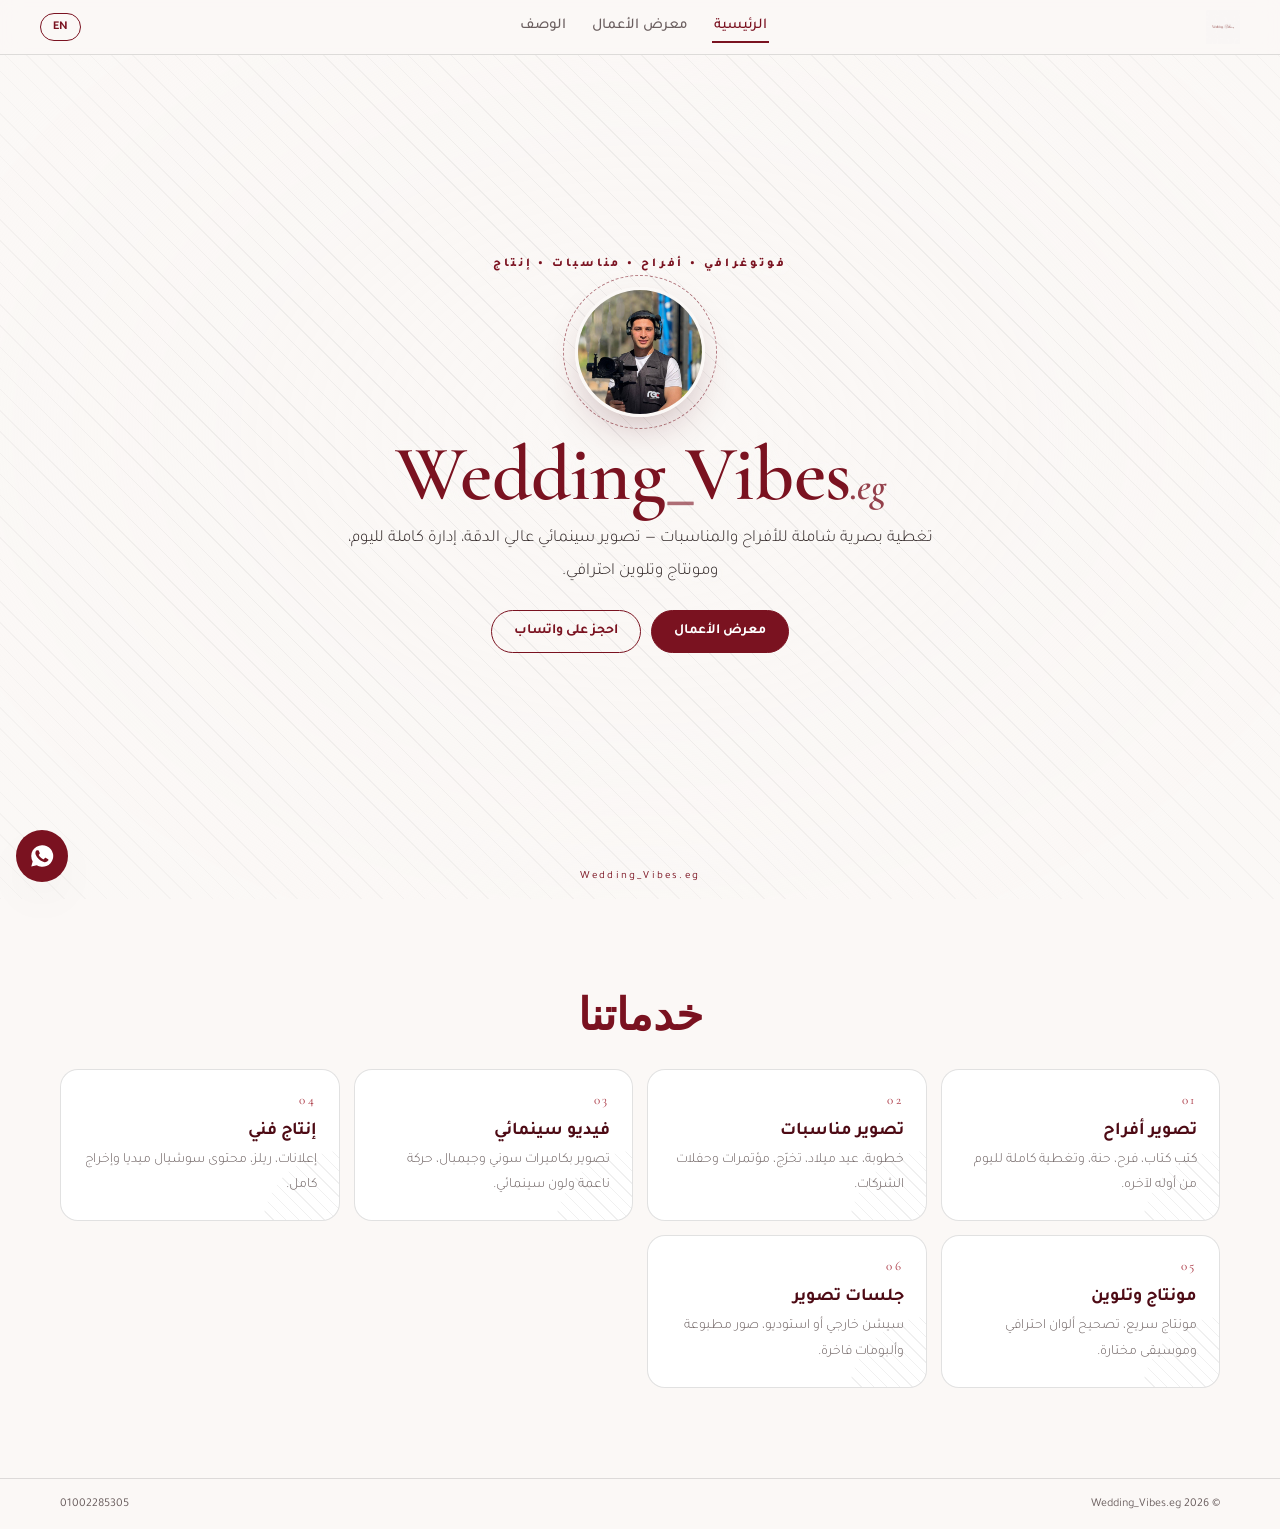
==== index.html @ cdb7e601 "Update index.html" ====
<!DOCTYPE html>
<html lang="ar" dir="rtl">
<head>
<meta charset="utf-8" />
<meta name="viewport" content="width=device-width, initial-scale=1, viewport-fit=cover" />
<title>Wedding_Vibes.eg | تصوير أفراح ومناسبات وإنتاج</title>
<meta name="description" content="Wedding_Vibes.eg — تصوير فوتوغرافي وفيديو للأفراح والمناسبات، إنتاج وموشن، حجز سريع عبر واتساب." />

<!-- Open Graph Meta Tags -->
<meta property="og:title" content="Wedding_Vibes.eg | تصوير أفراح ومناسبات وإنتاج" />
<meta property="og:description" content="تصوير فوتوغرافي وفيديو سينمائي للأفراح والمناسبات، إدارة كاملة وتغطية احترافية." />
<meta property="og:image" content="https://wedding-vibes.eg/assets/logo.jpg" />
<meta property="og:url" content="https://wedding-vibes.eg/" />
<meta property="og:type" content="website" />

<!-- Twitter Meta Tags -->
<meta name="twitter:card" content="summary_large_image" />
<meta name="twitter:title" content="Wedding_Vibes.eg | تصوير أفراح ومناسبات" />
<meta name="twitter:description" content="تصوير فوتوغرافي وفيديو سينمائي للأفراح والمناسبات والإنتاج الفني." />
<meta name="twitter:image" content="https://wedding-vibes.eg/logo.jpg" />

<link rel="preconnect" href="https://fonts.googleapis.com" />
<link rel="preconnect" href="https://fonts.gstatic.com" crossorigin />
<link href="https://fonts.googleapis.com/css2?family=Cormorant+Garamond:ital,wght@0,400;0,600;1,400&family=Tajawal:wght@300;500;800&display=swap" rel="stylesheet" />
<link rel="stylesheet" href="styles.css" />
</head>
<body>

<!-- INTRO ZOOM -->

<header class="nav">
  <a class="brand" href="#/" data-nav="/">
    <img src="assets/logo.jpg" alt="Wedding_Vibes.eg" />
  </a>
  <nav class="links">
    <a href="#/" data-nav="/" data-i18n="nav_home">الرئيسية</a>
    <a href="#/work" data-nav="/work" data-i18n="nav_work">معرض الأعمال</a>
    <a href="#/about" data-nav="/about" data-i18n="nav_about">  الوصف</a>
  </nav>
  <button id="langBtn" class="lang">EN</button>
</header>

<!-- HOME -->
<main id="page-home" class="page">
  <section class="hero">
    <video class="hero-bg" id="heroVideo" autoplay muted loop playsinline preload="auto"
      src="assets/IMG_2600.MOV"></video>
    <div class="hero-veil"></div>
    <div class="hero-inner">
      <p class="kicker" data-i18n="kicker">فوتوغرافي • أفراح • مناسبات • إنتاج</p>
      <div class="portrait-wrap">
        <div class="portrait-ring"></div>
        <img class="portrait" src="assets/photographer.jpg" alt="المصور" />
      </div>
      <h1 class="title">Wedding<span>_</span>Vibes<em>.eg</em></h1>
<p class="lede" data-i18n="lede">تغطية بصرية شاملة للأفراح والمناسبات — تصوير سينمائي عالي الدقة، إدارة كاملة لليوم، ومونتاج وتلوين احترافي.</p>      <div class="cta-row">
        <a class="btn primary" href="#/work" data-nav="/work" data-i18n="cta_work">معرض الأعمال</a>
        <a class="btn ghost" id="waTop" href="https://wa.me/201002285305" target="_blank" rel="noopener" data-i18n="cta_book">احجز على واتساب</a>
      </div>
    </div>
    <div class="scroll-hint" data-i18n="scroll"> Wedding_Vibes.eg</div>
  </section>

  <section class="services">
    <h2 class="sec-title" data-i18n="services_title">خدماتنا</h2>
    <div class="grid-3">
      <article class="card"><span class="num">01</span><h3 data-i18n="s1">تصوير أفراح</h3><p data-i18n="s1d">كتب كتاب، فرح، حنة، وتغطية كاملة لليوم من أوله لآخره.</p></article>
      <article class="card"><span class="num">02</span><h3 data-i18n="s2">تصوير مناسبات</h3><p data-i18n="s2d">خطوبة، عيد ميلاد، تخرّج، مؤتمرات وحفلات الشركات.</p></article>
      <article class="card"><span class="num">03</span><h3 data-i18n="s3">فيديو سينمائي</h3><p data-i18n="s3d">تصوير بكاميرات سوني وجيمبال، حركة ناعمة ولون سينمائي.</p></article>
      <article class="card"><span class="num">04</span><h3 data-i18n="s4">إنتاج فني</h3><p data-i18n="s4d">إعلانات، ريلز، محتوى سوشيال ميديا وإخراج كامل.</p></article>
      <article class="card"><span class="num">05</span><h3 data-i18n="s5">مونتاج وتلوين</h3><p data-i18n="s5d">مونتاج سريع، تصحيح ألوان احترافي وموسيقى مختارة.</p></article>
      <article class="card"><span class="num">06</span><h3 data-i18n="s6">جلسات تصوير</h3><p data-i18n="s6d">سيشن خارجي أو استوديو، صور مطبوعة وألبومات فاخرة.</p></article>
    </div>
  </section>
</main>

<!-- WORK -->
<main id="page-work" class="page">
  <section class="head-band">
    <h2 data-i18n="work_title">معرض الأعمال</h2>
    <p data-i18n="work_sub">مختارات من الفيديوهات والصور</p>
  </section>
  <div class="filters">
    <button class="chip active" data-filter="all" data-i18n="f_all">الكل</button>
    <button class="chip" data-filter="video" data-i18n="f_video">فيديو</button>
    <button class="chip" data-filter="photo" data-i18n="f_photo">صور</button>
  </div>
  <div class="masonry" id="gallery"></div>
</main>

<!-- ABOUT + BOOKING -->
<main id="page-about" class="page">
  <section class="about">
    <div class="about-photo">
      <img src="assets/shot1.jpg" alt="المصور أثناء العمل" />
    </div>
    <div class="about-text">
      <h2 data-i18n="about_title"> اسلام احمد</h2>
<p data-i18n="about_p1">مصور فوتوغرافي وفيديوغرافي متخصص في تغطية الأفراح، الحفلات، والمناسبات الكبرى والإنتاج الفني. خبرة عملية في إدارة تغطية اليوم بالكامل باستخدام كاميرات سينمائية متطورة ومعدات حركة (Gimbal) لضمان ثبات ونقاء اللقطات، مع خط إنتاج شامل يشمل المونتاج المتقدم وتصحيح الألوان (Color Grading).</p>
<p data-i18n="about_p2">نعتمد على الدقة الهندسية في اختيار الزوايا، التحكم الكامل في الإضاءة، والتعامل الاحترافي مع كل تفاصيل الحدث لضمان تسليم مادة بصرية واضحة، متسقة، وبأعلى معايير الجودة التقنية.</p>      <ul class="stats">
        <li><b>+200</b><span data-i18n="st1">مناسبة</span></li>
        <li><b>+5</b><span data-i18n="st2">سنوات خبرة</span></li>
        <li><b>4K</b><span data-i18n="st3">جودة تصوير</span></li>
      </ul>
    </div>
  </section>

  <!-- INTERACTIVE CAMERA -->
  <section class="cam-zone">
    <h2 class="sec-title" data-i18n="cam_title"> Wedding_Vibes.eg</h2>
    <p class="cam-hint" data-i18n="cam_hint"></p>
    <div class="cam-stage" id="camStage">
      <div class="cam" id="cam">
        <img class="cam-photo" src="assets/camera.png" alt="HD camera" draggable="false" />
        <span class="cam-flash"></span>
      </div>
      <div class="flash-overlay" id="flashOverlay"></div>
      <div class="shot-toast" id="shotToast" data-i18n="shot">   Wedding_Vibes.eg</div>
    </div>
  </section>

  <section class="booking">
    <h2 class="sec-title" data-i18n="book_title">احجز مناسبتك</h2>
    <div class="book-grid">
      <form id="bookForm" class="book-form">
        <label><span data-i18n="lb_name">الاسم</span><input name="name" required /></label>
        <label><span data-i18n="lb_type">نوع المناسبة</span>
          <select name="type">
            <option data-i18n="op1">فرح</option>
            <option data-i18n="op2">خطوبة</option>
            <option data-i18n="op3">كتب كتاب</option>
            <option data-i18n="op4">عيد ميلاد</option>
            <option data-i18n="op5">جلسة تصوير</option>
            <option data-i18n="op6">إنتاج / إعلان</option>
          </select>
        </label>
        <label><span data-i18n="lb_date">التاريخ</span><input name="date" type="date" required /></label>
        <label><span data-i18n="lb_place">المكان</span><input name="place" /></label>
        <label class="full"><span data-i18n="lb_notes">تفاصيل إضافية</span><textarea name="notes" rows="3"></textarea></label>
        <button class="btn primary full" type="submit" data-i18n="send_wa">إرسال الحجز على واتساب</button>
      </form>
      <aside class="contact-card">
        <h3 data-i18n="contact">تواصل معنا</h3>
        <a class="row" href="tel:+201002285305">📞 <b dir="ltr">0100 228 5305</b></a>
        <a class="row" href="https://wa.me/201002285305" target="_blank" rel="noopener">💬 <b>WhatsApp</b></a>
        <div class="socials">
          <a href="https://instagram.com/wedding_vibes.eg" target="_blank" rel="noopener">Instagram</a>
          <a href="https://tiktok.com/@wedding_vibes.eg" target="_blank" rel="noopener">TikTok</a>
          <a href="https://facebook.com/wedding_vibes.eg" target="_blank" rel="noopener">Facebook</a>
        </div>
        <div class="qr">
          <img src="qr.png" alt="QR" />
          <span data-i18n="qr_t">امسح الكود للموقع</span>
        </div>
      </aside>
    </div>
  </section>
</main>

<footer class="foot">
  <span>© <span id="yr"></span> Wedding_Vibes.eg</span>
  <a href="https://wa.me/201002285305" target="_blank" rel="noopener" dir="ltr">01002285305</a>
</footer>

<a class="wa-float" href="https://wa.me/201002285305" target="_blank" rel="noopener" aria-label="WhatsApp">
  <svg viewBox="0 0 24 24" width="26" height="26" fill="currentColor"><path d="M12 2a10 10 0 0 0-8.6 15l-1.3 4.8 5-1.3A10 10 0 1 0 12 2Zm5.5 14.2c-.2.7-1.3 1.3-1.9 1.4-.5.1-1.1.1-1.8-.1-.4-.1-1-.3-1.7-.6-3-1.3-4.9-4.3-5-4.5-.2-.2-1.2-1.6-1.2-3s.7-2.1 1-2.4c.2-.3.6-.4.8-.4h.6c.2 0 .4 0 .7.5l.9 2.1c.1.2.1.4 0 .6l-.4.6-.3.3c-.1.2-.3.3-.1.6.2.3.8 1.3 1.7 2.1 1.2 1 2.1 1.4 2.4 1.5.3.1.4.1.6-.1l.9-1c.2-.2.4-.2.6-.1l2 1c.3.1.5.2.5.3.1.2.1.7-.1 1.4Z"/></svg>
</a>

<script src="script.js"></script>
</body>
</html>
---- styles.css ----
:root{
  --wine:#7a1220;
  --wine-deep:#4d0a14;
  --wine-soft:#a8323f;
  --ink:#0d0d0d;
  --paper:#fbf8f6;
  --paper-2:#f2ece8;
  --muted:#6b5f5f;
  --line:rgba(13,13,13,.12);
  --shadow:0 18px 50px -20px rgba(77,10,20,.45);
  --serif:"Cormorant Garamond",Georgia,serif;
  --sans:"Tajawal",system-ui,-apple-system,sans-serif;
}
*{box-sizing:border-box}
html,body{margin:0;padding:0}
body{
  background:var(--paper);color:var(--ink);font-family:var(--sans);
  overflow-x:hidden;-webkit-font-smoothing:antialiased;
}
img,video{max-width:100%;display:block}
a{color:inherit;text-decoration:none}

/* ---------- black patterns ---------- */
.pattern-layer{
  position:fixed;inset:0;pointer-events:none;z-index:0;opacity:.075;
  background-image:
    repeating-linear-gradient(45deg,#000 0 1px,transparent 1px 14px),
    radial-gradient(circle at 20% 30%,#000 1.2px,transparent 1.3px),
    radial-gradient(circle at 70% 80%,#000 1.2px,transparent 1.3px);
  background-size:auto,26px 26px,34px 34px;
}

/* ---------- nav ---------- */
.nav{
  position:sticky;top:0;z-index:40;display:grid;
  grid-template-columns:auto 1fr auto;align-items:center;gap:12px;
  padding:10px clamp(12px,4vw,40px);
  background:color-mix(in oklab,var(--paper) 88%,transparent);
  backdrop-filter:blur(10px);border-bottom:1px solid var(--line);
}
.brand img{height:34px;width:auto;mix-blend-mode:multiply}
.links{display:flex;gap:clamp(8px,2vw,22px);justify-content:center;flex-wrap:nowrap;min-width:0}
.links a{font-size:clamp(12px,3.2vw,15px);font-weight:500;color:var(--muted);white-space:nowrap;padding:6px 2px;border-bottom:2px solid transparent}
.links a.active{color:var(--wine);border-color:var(--wine)}
.lang{
  border:1px solid var(--wine);color:var(--wine);background:transparent;
  border-radius:999px;padding:6px 12px;font-family:var(--sans);font-weight:700;
  font-size:12px;cursor:pointer;flex-shrink:0
}

/* ---------- pages ---------- */
.page{display:none;position:relative;z-index:1}
.page.active{display:block;animation:fadeUp .5s both}
@keyframes fadeUp{from{opacity:0;transform:translateY(14px)}to{opacity:1;transform:none}}

/* ---------- hero ---------- */
.hero{position:relative;min-height:calc(100svh - 56px);display:grid;place-items:center;overflow:hidden;isolation:isolate}
.hero-bg{position:absolute;inset:0;width:100%;height:100%;object-fit:cover;z-index:-2;filter:contrast(1.08) saturate(1.05) brightness(1.02)}
.hero-veil{position:absolute;inset:0;z-index:-1;
  background:
    radial-gradient(ellipse at 50% 45%,rgba(251,248,246,0) 0%,rgba(251,248,246,.10) 45%,rgba(251,248,246,.55) 85%),
    repeating-linear-gradient(45deg,rgba(0,0,0,.05) 0 1px,transparent 1px 15px);
}
.hero-inner{text-align:center;padding:26px 18px 70px;max-width:820px}
.kicker{letter-spacing:.24em;font-size:clamp(9px,2.6vw,12px);color:var(--wine);font-weight:800;margin:0 0 16px}
.portrait-wrap{
  position: relative;
  width: 130px;
  margin: 0 auto 18px;
}
.portrait{
  width:100%;aspect-ratio:1/1;object-fit:cover;object-position:50% 22%;border-radius:50%;
  border:3px solid var(--paper);box-shadow:var(--shadow);position:relative;z-index:2
}
.portrait-ring{
  position:absolute;inset:-12px;border-radius:50%;
  border:1px dashed var(--wine);opacity:.55;animation:spin 24s linear infinite
}
@keyframes spin{to{transform:rotate(360deg)}}
.title{font-family:var(--serif);font-weight:600;font-size:clamp(34px,10vw,78px);line-height:1;margin:6px 0 10px;color:var(--wine);letter-spacing:-.01em}
.title span{opacity:.6}
.title em{font-style:italic;font-size:.5em;opacity:.8}
.lede{color:var(--muted);font-size:clamp(13px,3.6vw,17px);line-height:1.9;max-width:600px;margin:0 auto 22px;font-weight:300}
.cta-row{display:flex;gap:10px;justify-content:center;flex-wrap:wrap}
.btn{border-radius:999px;padding:12px 22px;font-weight:700;font-size:14px;border:1px solid var(--wine);cursor:pointer;font-family:var(--sans);transition:transform .2s,background .2s}
.btn:active{transform:scale(.97)}
.btn.primary{background:var(--wine);color:#fff}
.btn.primary:hover{background:var(--wine-deep)}
.btn.ghost{background:transparent;color:var(--wine)}
.btn.ghost:hover{background:rgba(122,18,32,.08)}
.scroll-hint{position:absolute;bottom:16px;left:0;right:0;text-align:center;font-size:11px;color:var(--wine);letter-spacing:.2em;animation:bob 2s infinite}
@keyframes bob{50%{transform:translateY(7px)}}

/* ---------- sections ---------- */
.sec-title{font-family:var(--serif);font-size:clamp(26px,7vw,44px);color:var(--wine);text-align:center;margin:0 0 8px}
.services{padding:clamp(40px,9vw,90px) clamp(14px,5vw,60px)}
.grid-3{display:grid;gap:14px;grid-template-columns:repeat(auto-fit,minmax(240px,1fr));margin-top:26px}
.card{background:#fff;border:1px solid var(--line);border-radius:18px;padding:22px;position:relative;overflow:hidden;transition:transform .3s,box-shadow .3s}
.card::after{content:"";position:absolute;inset:auto -30% -60% auto;width:160px;height:160px;border-radius:50%;background:repeating-linear-gradient(45deg,#000 0 1px,transparent 1px 9px);opacity:.06}
.card:hover{transform:translateY(-5px);box-shadow:var(--shadow)}
.card .num{font-family:var(--serif);font-size:13px;color:var(--wine-soft);letter-spacing:.2em}
.card h3{margin:8px 0 6px;font-size:18px;color:var(--wine-deep)}
.card p{margin:0;color:var(--muted);font-size:14px;line-height:1.8;font-weight:300}

/* ---------- work ---------- */
.head-band{text-align:center;padding:clamp(28px,7vw,60px) 16px 8px}
.head-band h2{font-family:var(--serif);font-size:clamp(30px,9vw,56px);color:var(--wine);margin:0}
.head-band p{color:var(--muted);margin:6px 0 0;font-size:14px}
.filters{display:flex;gap:8px;justify-content:center;padding:16px;flex-wrap:wrap}
.chip{border:1px solid var(--line);background:#fff;border-radius:999px;padding:8px 18px;font-family:var(--sans);font-size:13px;cursor:pointer;color:var(--muted)}
.chip.active{background:var(--wine);color:#fff;border-color:var(--wine)}
.masonry{columns:2;column-gap:12px;padding:6px clamp(10px,4vw,50px) 60px}
@media(min-width:760px){.masonry{columns:3}}
@media(min-width:1200px){.masonry{columns:4}}
.tile{break-inside:avoid;margin:0 0 12px;border-radius:16px;overflow:hidden;position:relative;background:#000;box-shadow:0 10px 30px -18px rgba(0,0,0,.6);cursor:pointer}
.tile video,.tile img{width:100%;height:auto;display:block;transition:transform .6s}
.tile:hover video,.tile:hover img{transform:scale(1.05)}
.tile .tag{position:absolute;top:8px;inset-inline-start:8px;background:rgba(122,18,32,.9);color:#fff;font-size:10px;padding:4px 9px;border-radius:999px;letter-spacing:.1em}
.lightbox{position:fixed;inset:0;background:rgba(8,4,5,.93);z-index:90;display:none;place-items:center;padding:16px}
.lightbox.open{display:grid}
.lightbox video,.lightbox img{max-height:88svh;border-radius:14px}
.lightbox .close{position:absolute;top:14px;inset-inline-end:16px;color:#fff;font-size:30px;cursor:pointer;line-height:1}

/* ---------- about ---------- */
.about{display:grid;gap:24px;padding:clamp(28px,7vw,70px) clamp(14px,5vw,60px);grid-template-columns:1fr;align-items:center}
@media(min-width:900px){.about{grid-template-columns:.9fr 1.1fr;gap:44px}}
.about-photo img{width:100%;border-radius:22px;box-shadow:var(--shadow);aspect-ratio:3/4;object-fit:cover}
.about-text h2{font-family:var(--serif);font-size:clamp(28px,8vw,48px);color:var(--wine);margin:0 0 12px}
.about-text p{color:var(--muted);line-height:2;font-weight:300;font-size:15px}
.stats{list-style:none;display:flex;gap:22px;padding:0;margin:22px 0 0;flex-wrap:wrap}
.stats li{display:grid}
.stats b{font-family:var(--serif);font-size:30px;color:var(--wine)}
.stats span{font-size:12px;color:var(--muted)}

/* ---------- camera ---------- */
.cam-zone{padding:clamp(24px,6vw,60px) 14px;text-align:center}
.cam-hint{color:var(--muted);font-size:13px;margin:6px 0 14px}
.cam-stage{
  position:relative;height:min(60svh,420px);border-radius:22px;overflow:hidden;
  border:1px solid var(--line);
  background:
    repeating-linear-gradient(45deg,rgba(0,0,0,.05) 0 1px,transparent 1px 12px),
    linear-gradient(160deg,#fff,var(--paper-2));
  touch-action:none;max-width:1100px;margin:0 auto
}
.cam{position:absolute;top:42%;left:50%;translate:-50% -50%;width:clamp(170px,42vw,300px);cursor:grab;user-select:none;-webkit-user-select:none;touch-action:none;will-change:transform}
.cam:active{cursor:grabbing}
.cam-photo{width:100%;display:block;pointer-events:none;-webkit-user-drag:none;filter:drop-shadow(0 26px 26px rgba(0,0,0,.45)) contrast(1.05)}
.cam-flash{position:absolute;top:8%;left:50%;translate:-50% 0;width:26%;height:8%;border-radius:6px;background:transparent;opacity:0;transition:opacity .08s}
.cam-flash.on{opacity:1;background:#fff;box-shadow:0 0 60px 26px #fff}
.flash-overlay{position:absolute;inset:0;background:#fff;opacity:0;pointer-events:none;transition:opacity .08s}
.flash-overlay.fire{opacity:.95;transition:none}
.shot-toast{position:absolute;bottom:14px;left:50%;translate:-50% 0;background:var(--wine);color:#fff;padding:8px 16px;border-radius:999px;font-size:13px;opacity:0;transition:opacity .3s,transform .3s}
.shot-toast.show{opacity:1;transform:translateY(-4px)}

/* ---------- booking ---------- */
.booking{padding:clamp(24px,6vw,70px) clamp(14px,5vw,60px) 80px}
.book-grid{display:grid;gap:18px;grid-template-columns:1fr;margin-top:22px}
@media(min-width:900px){.book-grid{grid-template-columns:1.3fr .7fr}}
.book-form{display:grid;gap:12px;grid-template-columns:1fr 1fr;background:#fff;border:1px solid var(--line);border-radius:20px;padding:20px}
.book-form label{display:grid;gap:6px;font-size:13px;color:var(--muted)}
.book-form .full{grid-column:1/-1}
.book-form input,.book-form select,.book-form textarea{
  font-family:var(--sans);border:1px solid var(--line);border-radius:12px;padding:11px 12px;font-size:14px;background:var(--paper);color:var(--ink)
}
.book-form input:focus,.book-form select:focus,.book-form textarea:focus{outline:2px solid var(--wine-soft);outline-offset:1px}
.contact-card{background:linear-gradient(160deg,var(--wine),var(--wine-deep));color:#fff;border-radius:20px;padding:22px;display:grid;gap:12px;align-content:start}
.contact-card h3{margin:0;font-family:var(--serif);font-size:26px}
.contact-card .row{display:flex;gap:8px;align-items:center;background:rgba(255,255,255,.12);border-radius:12px;padding:10px 12px;font-size:15px}
.socials{display:flex;gap:8px;flex-wrap:wrap}
.socials a{background:rgba(255,255,255,.14);border:1px solid rgba(255,255,255,.25);padding:8px 14px;border-radius:999px;font-size:13px}
.qr{display:grid;justify-items:center;gap:6px;background:#fff;border-radius:14px;padding:12px;color:var(--wine);font-size:12px}
.qr img{width:130px}

/* ---------- footer / float ---------- */
.foot{display:flex;justify-content:space-between;gap:10px;padding:18px clamp(14px,5vw,60px);border-top:1px solid var(--line);font-size:12px;color:var(--muted);position:relative;z-index:1}
.wa-float{position:fixed;bottom:18px;inset-inline-end:16px;z-index:50;background:var(--wine);color:#fff;width:52px;height:52px;border-radius:50%;display:grid;place-items:center;box-shadow:var(--shadow)}

/* ---------- LTR ---------- */
html[dir="ltr"] body{font-family:var(--sans)}
@media (max-width:520px){
  .book-form{grid-template-columns:1fr}
  .hero-inner{padding-top:10px}
}

/* readability over clearer video bg */
.hero-inner .kicker,.hero-inner .lede,.hero .title{text-shadow:0 2px 16px rgba(251,248,246,.9),0 1px 3px rgba(251,248,246,.95)}
.hero-inner .lede{color:#2a2020}
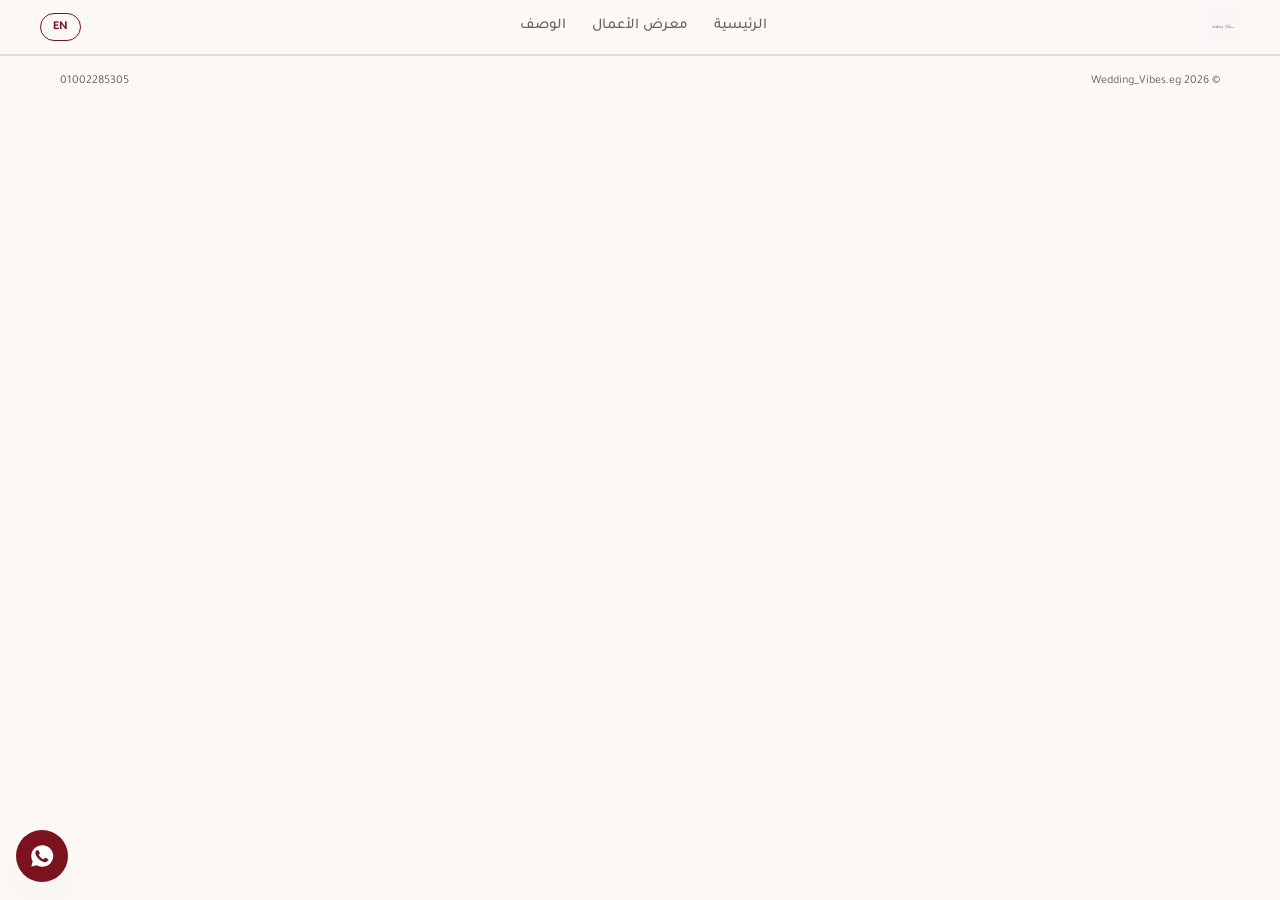
==== commit 846725cc: "Update index.html" ====
--- a/index.html
+++ b/index.html
@@ -5,37 +5,46 @@
 <meta name="viewport" content="width=device-width, initial-scale=1, viewport-fit=cover" />
 <title>Wedding_Vibes.eg | تصوير أفراح ومناسبات وإنتاج</title>
 <meta name="description" content="Wedding_Vibes.eg — تصوير فوتوغرافي وفيديو للأفراح والمناسبات، إنتاج وموشن، حجز سريع عبر واتساب." />
-
-<!-- Open Graph Meta Tags -->
+<meta name="theme-color" content="#7a1220" />
+
+<!-- Open Graph -->
 <meta property="og:title" content="Wedding_Vibes.eg | تصوير أفراح ومناسبات وإنتاج" />
 <meta property="og:description" content="تصوير فوتوغرافي وفيديو سينمائي للأفراح والمناسبات، إدارة كاملة وتغطية احترافية." />
-<meta property="og:image" content="https://wedding-vibes.eg/assets/logo.jpg" />
-<meta property="og:url" content="https://wedding-vibes.eg/" />
+<meta property="og:image" content="https://wedding-vibes-eg.vercel.app/logo.jpg" />
+<meta property="og:image:secure_url" content="https://wedding-vibes-eg.vercel.app/logo.jpg" />
+<meta property="og:image:type" content="image/jpeg" />
+<meta property="og:image:width" content="1200" />
+<meta property="og:image:height" content="630" />
+<meta property="og:url" content="https://wedding-vibes-eg.vercel.app/" />
 <meta property="og:type" content="website" />
 
-<!-- Twitter Meta Tags -->
+<!-- Twitter -->
 <meta name="twitter:card" content="summary_large_image" />
 <meta name="twitter:title" content="Wedding_Vibes.eg | تصوير أفراح ومناسبات" />
 <meta name="twitter:description" content="تصوير فوتوغرافي وفيديو سينمائي للأفراح والمناسبات والإنتاج الفني." />
-<meta name="twitter:image" content="https://wedding-vibes.eg/logo.jpg" />
-
-<link rel="preconnect" href="https://fonts.googleapis.com" />
+<meta name="twitter:image" content="https://wedding-vibes-eg.vercel.app/logo.jpg" />
+
+<link rel="icon" href="assets/logo.jpg" />
+
+<!-- الخطوط: تحميل غير محجوب حتى لا يتأخر ظهور الصفحة -->
 <link rel="preconnect" href="https://fonts.gstatic.com" crossorigin />
-<link href="https://fonts.googleapis.com/css2?family=Cormorant+Garamond:ital,wght@0,400;0,600;1,400&family=Tajawal:wght@300;500;800&display=swap" rel="stylesheet" />
+<link rel="preload" as="style" href="https://fonts.googleapis.com/css2?family=Cormorant+Garamond:ital,wght@0,400;0,600;1,400&family=Tajawal:wght@300;500;800&display=swap" />
+<link rel="stylesheet" media="print" onload="this.media='all'" href="https://fonts.googleapis.com/css2?family=Cormorant+Garamond:ital,wght@0,400;0,600;1,400&family=Tajawal:wght@300;500;800&display=swap" />
+
+<!-- أول لقطة للهيرو تُحمّل بأعلى أولوية -->
+<link rel="preload" as="image" href="assets/hero.jpg" fetchpriority="high" />
 <link rel="stylesheet" href="styles.css" />
 </head>
 <body>
 
-<!-- INTRO ZOOM -->
-
 <header class="nav">
   <a class="brand" href="#/" data-nav="/">
-    <img src="assets/logo.jpg" alt="Wedding_Vibes.eg" />
+    <img src="assets/logo.jpg" alt="Wedding_Vibes.eg" width="120" height="34" fetchpriority="high" />
   </a>
   <nav class="links">
     <a href="#/" data-nav="/" data-i18n="nav_home">الرئيسية</a>
     <a href="#/work" data-nav="/work" data-i18n="nav_work">معرض الأعمال</a>
-    <a href="#/about" data-nav="/about" data-i18n="nav_about">  الوصف</a>
+    <a href="#/about" data-nav="/about" data-i18n="nav_about">الوصف</a>
   </nav>
   <button id="langBtn" class="lang">EN</button>
 </header>
@@ -43,22 +52,25 @@
 <!-- HOME -->
 <main id="page-home" class="page">
   <section class="hero">
-    <video class="hero-bg" id="heroVideo" autoplay muted loop playsinline preload="auto"
-      src="assets/IMG_2600.MOV"></video>
+    <!-- الصورة تظهر فوراً، والفيديو يتحمّل بعد ظهور الصفحة (وليس على النت البطيء) -->
+    <img class="hero-poster" id="heroPoster" src="assets/hero.jpg" alt="" fetchpriority="high" decoding="async" />
+    <video class="hero-bg" id="heroVideo" muted loop playsinline preload="none"
+      poster="assets/hero.jpg" data-src="assets/IMG_2600.MOV"></video>
     <div class="hero-veil"></div>
     <div class="hero-inner">
       <p class="kicker" data-i18n="kicker">فوتوغرافي • أفراح • مناسبات • إنتاج</p>
       <div class="portrait-wrap">
         <div class="portrait-ring"></div>
-        <img class="portrait" src="assets/photographer.jpg" alt="المصور" />
+        <img class="portrait" src="assets/photographer.jpg" alt="المصور" width="130" height="130" decoding="async" />
       </div>
       <h1 class="title">Wedding<span>_</span>Vibes<em>.eg</em></h1>
-<p class="lede" data-i18n="lede">تغطية بصرية شاملة للأفراح والمناسبات — تصوير سينمائي عالي الدقة، إدارة كاملة لليوم، ومونتاج وتلوين احترافي.</p>      <div class="cta-row">
+      <p class="lede" data-i18n="lede">تغطية بصرية شاملة للأفراح والمناسبات — تصوير سينمائي عالي الدقة، إدارة كاملة لليوم، ومونتاج وتلوين احترافي.</p>
+      <div class="cta-row">
         <a class="btn primary" href="#/work" data-nav="/work" data-i18n="cta_work">معرض الأعمال</a>
         <a class="btn ghost" id="waTop" href="https://wa.me/201002285305" target="_blank" rel="noopener" data-i18n="cta_book">احجز على واتساب</a>
       </div>
     </div>
-    <div class="scroll-hint" data-i18n="scroll"> Wedding_Vibes.eg</div>
+    <div class="scroll-hint" data-i18n="scroll">Wedding_Vibes.eg</div>
   </section>
 
   <section class="services">
@@ -92,12 +104,13 @@
 <main id="page-about" class="page">
   <section class="about">
     <div class="about-photo">
-      <img src="assets/shot1.jpg" alt="المصور أثناء العمل" />
+      <img src="assets/shot1.jpg" alt="المصور أثناء العمل" loading="lazy" decoding="async" />
     </div>
     <div class="about-text">
-      <h2 data-i18n="about_title"> اسلام احمد</h2>
-<p data-i18n="about_p1">مصور فوتوغرافي وفيديوغرافي متخصص في تغطية الأفراح، الحفلات، والمناسبات الكبرى والإنتاج الفني. خبرة عملية في إدارة تغطية اليوم بالكامل باستخدام كاميرات سينمائية متطورة ومعدات حركة (Gimbal) لضمان ثبات ونقاء اللقطات، مع خط إنتاج شامل يشمل المونتاج المتقدم وتصحيح الألوان (Color Grading).</p>
-<p data-i18n="about_p2">نعتمد على الدقة الهندسية في اختيار الزوايا، التحكم الكامل في الإضاءة، والتعامل الاحترافي مع كل تفاصيل الحدث لضمان تسليم مادة بصرية واضحة، متسقة، وبأعلى معايير الجودة التقنية.</p>      <ul class="stats">
+      <h2 data-i18n="about_title">اسلام احمد</h2>
+      <p data-i18n="about_p1">مصور فوتوغرافي وفيديوغرافي متخصص في تغطية الأفراح، الحفلات، والمناسبات الكبرى والإنتاج الفني. خبرة عملية في إدارة تغطية اليوم بالكامل باستخدام كاميرات سينمائية متطورة ومعدات حركة (Gimbal) لضمان ثبات ونقاء اللقطات، مع خط إنتاج شامل يشمل المونتاج المتقدم وتصحيح الألوان (Color Grading).</p>
+      <p data-i18n="about_p2">نعتمد على الدقة الهندسية في اختيار الزوايا، التحكم الكامل في الإضاءة، والتعامل الاحترافي مع كل تفاصيل الحدث لضمان تسليم مادة بصرية واضحة، متسقة، وبأعلى معايير الجودة التقنية.</p>
+      <ul class="stats">
         <li><b>+200</b><span data-i18n="st1">مناسبة</span></li>
         <li><b>+5</b><span data-i18n="st2">سنوات خبرة</span></li>
         <li><b>4K</b><span data-i18n="st3">جودة تصوير</span></li>
@@ -105,17 +118,47 @@
     </div>
   </section>
 
-  <!-- INTERACTIVE CAMERA -->
-  <section class="cam-zone">
-    <h2 class="sec-title" data-i18n="cam_title"> Wedding_Vibes.eg</h2>
-    <p class="cam-hint" data-i18n="cam_hint"></p>
+  <!-- CINEMATIC 3D CAMERA (Apple-ad style) -->
+  <section class="cam-zone" id="camZone">
+    <p class="cam-kicker" data-i18n="cam_kicker">CINEMA LINE • 4K HDR</p>
+    <h2 class="cam-title" data-i18n="cam_title">الكاميرا اللي بتحكي مناسبتك</h2>
+    <p class="cam-hint" data-i18n="cam_hint">اسحب لتدوير الكاميرا 360° — المس مرة للفلاش وصوت الشاتر، ومرتين لأخذ لقطة.</p>
+
     <div class="cam-stage" id="camStage">
-      <div class="cam" id="cam">
-        <img class="cam-photo" src="assets/camera.png" alt="HD camera" draggable="false" />
-        <span class="cam-flash"></span>
-      </div>
+      <div class="cam-spot"></div>
+      <div class="cam-scene">
+        <div class="cam3d" id="cam3d">
+          <div class="cam-body">
+            <span class="face front"></span>
+            <span class="face back"></span>
+            <span class="face left"></span>
+            <span class="face right"></span>
+            <span class="face top"></span>
+            <span class="face bottom"></span>
+            <span class="cam-grip"></span>
+            <span class="cam-evf"></span>
+            <span class="cam-hotshoe"></span>
+            <span class="cam-brand">Wedding_Vibes</span>
+            <span class="cam-rec"><i></i>4K • REC</span>
+            <span class="cam-flashlamp" id="camLamp"></span>
+          </div>
+          <div class="cam-lens">
+            <span class="ring r1"></span>
+            <span class="ring r2"></span>
+            <span class="ring r3"></span>
+            <span class="ring r4"></span>
+            <span class="glass"></span>
+          </div>
+        </div>
+      </div>
+      <div class="cam-floor"></div>
       <div class="flash-overlay" id="flashOverlay"></div>
-      <div class="shot-toast" id="shotToast" data-i18n="shot">   Wedding_Vibes.eg</div>
+      <div class="shot-toast" id="shotToast" data-i18n="shot">📸 تم التصوير!</div>
+      <div class="cam-specs">
+        <span><b>4K</b> HDR 60fps</span>
+        <span><b>Gimbal</b> ثبات كامل</span>
+        <span><b>Cinema</b> تلوين احترافي</span>
+      </div>
     </div>
   </section>
 
@@ -149,7 +192,7 @@
           <a href="https://facebook.com/wedding_vibes.eg" target="_blank" rel="noopener">Facebook</a>
         </div>
         <div class="qr">
-          <img src="qr.png" alt="QR" />
+          <img src="qr.png" alt="QR" loading="lazy" decoding="async" />
           <span data-i18n="qr_t">امسح الكود للموقع</span>
         </div>
       </aside>
@@ -166,7 +209,6 @@
   <svg viewBox="0 0 24 24" width="26" height="26" fill="currentColor"><path d="M12 2a10 10 0 0 0-8.6 15l-1.3 4.8 5-1.3A10 10 0 1 0 12 2Zm5.5 14.2c-.2.7-1.3 1.3-1.9 1.4-.5.1-1.1.1-1.8-.1-.4-.1-1-.3-1.7-.6-3-1.3-4.9-4.3-5-4.5-.2-.2-1.2-1.6-1.2-3s.7-2.1 1-2.4c.2-.3.6-.4.8-.4h.6c.2 0 .4 0 .7.5l.9 2.1c.1.2.1.4 0 .6l-.4.6-.3.3c-.1.2-.3.3-.1.6.2.3.8 1.3 1.7 2.1 1.2 1 2.1 1.4 2.4 1.5.3.1.4.1.6-.1l.9-1c.2-.2.4-.2.6-.1l2 1c.3.1.5.2.5.3.1.2.1.7-.1 1.4Z"/></svg>
 </a>
 
-<script src="script.js"></script>
+<script src="script.js" defer></script>
 </body>
 </html>
-
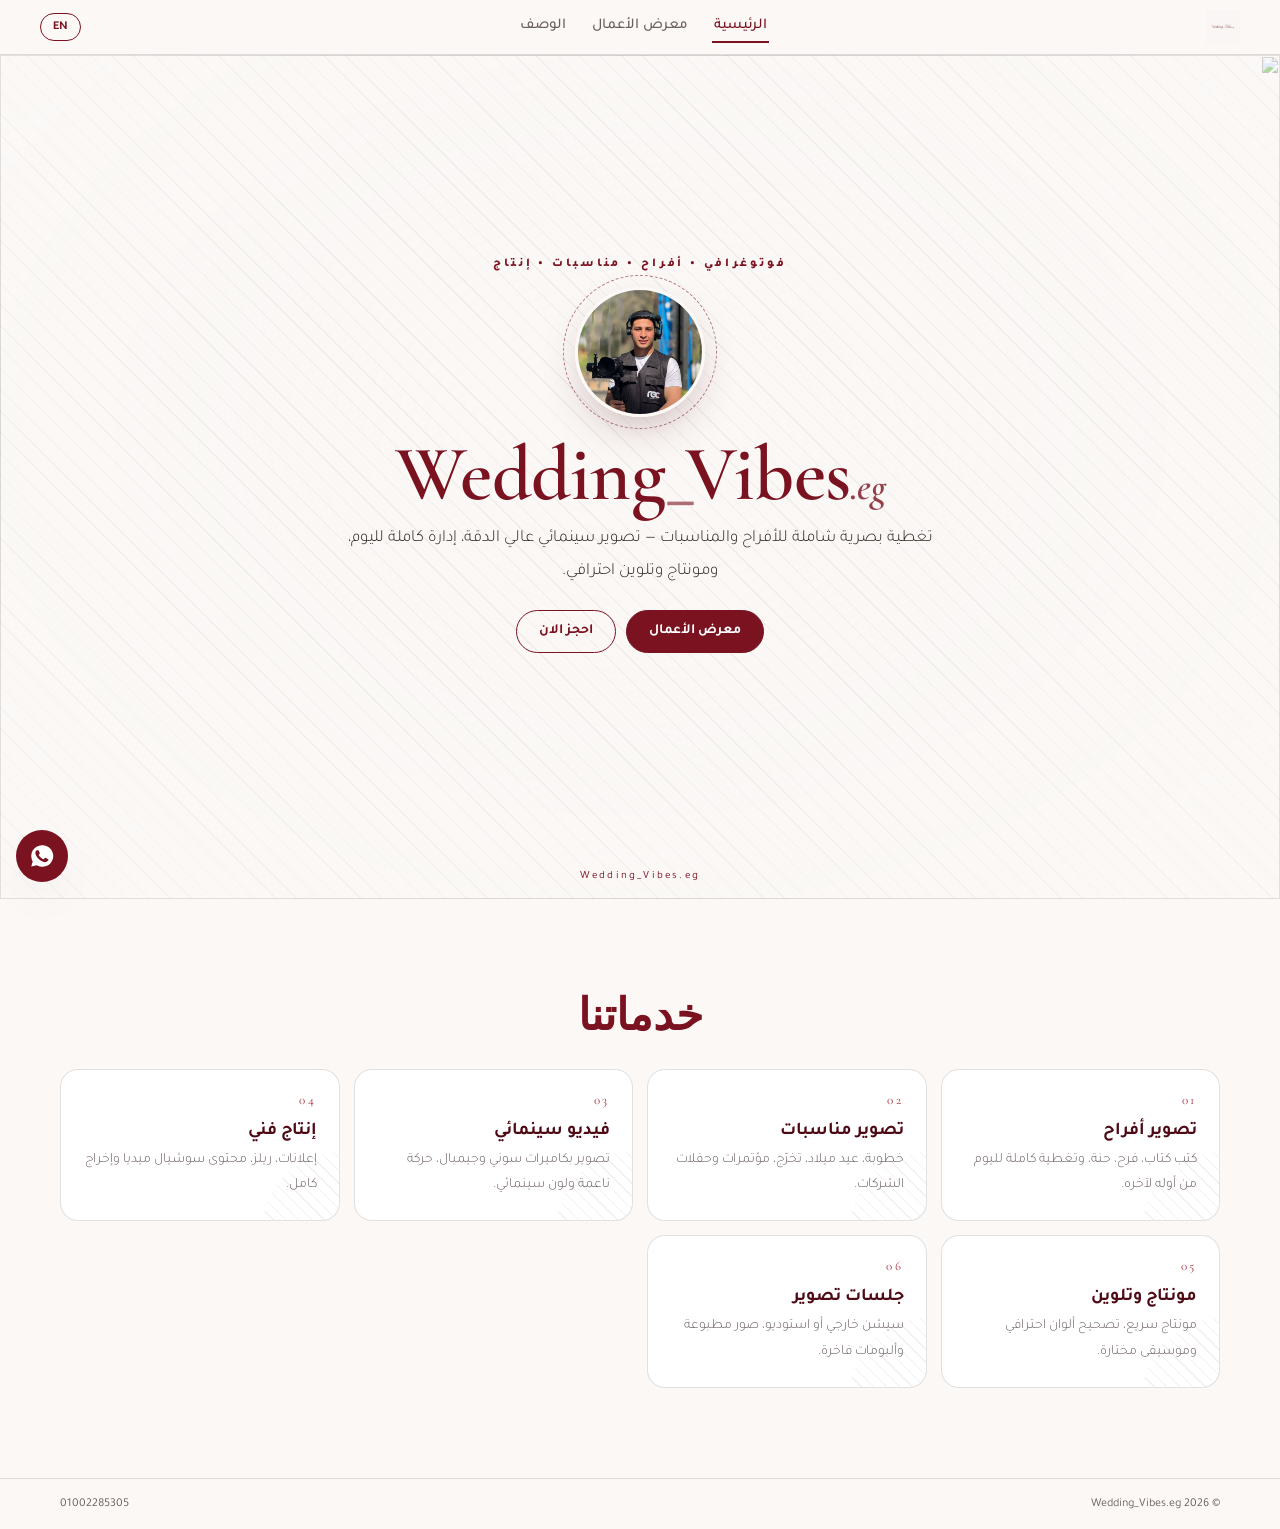
==== commit 5afb7aa9: "Revise text and placeholders in index.html Updated text content and removed some placeholders." ====
--- a/index.html
+++ b/index.html
@@ -67,7 +67,7 @@
       <p class="lede" data-i18n="lede">تغطية بصرية شاملة للأفراح والمناسبات — تصوير سينمائي عالي الدقة، إدارة كاملة لليوم، ومونتاج وتلوين احترافي.</p>
       <div class="cta-row">
         <a class="btn primary" href="#/work" data-nav="/work" data-i18n="cta_work">معرض الأعمال</a>
-        <a class="btn ghost" id="waTop" href="https://wa.me/201002285305" target="_blank" rel="noopener" data-i18n="cta_book">احجز على واتساب</a>
+        <a class="btn ghost" id="waTop" href="https://wa.me/201002285305" target="_blank" rel="noopener" data-i18n="cta_book">احجز  الان</a>
       </div>
     </div>
     <div class="scroll-hint" data-i18n="scroll">Wedding_Vibes.eg</div>
@@ -121,8 +121,8 @@
   <!-- CINEMATIC 3D CAMERA (Apple-ad style) -->
   <section class="cam-zone" id="camZone">
     <p class="cam-kicker" data-i18n="cam_kicker">CINEMA LINE • 4K HDR</p>
-    <h2 class="cam-title" data-i18n="cam_title">الكاميرا اللي بتحكي مناسبتك</h2>
-    <p class="cam-hint" data-i18n="cam_hint">اسحب لتدوير الكاميرا 360° — المس مرة للفلاش وصوت الشاتر، ومرتين لأخذ لقطة.</p>
+    <h2 class="cam-title" data-i18n="cam_title"></h2>
+    <p class="cam-hint" data-i18n="cam_hint"></p>
 
     <div class="cam-stage" id="camStage">
       <div class="cam-spot"></div>
@@ -153,11 +153,11 @@
       </div>
       <div class="cam-floor"></div>
       <div class="flash-overlay" id="flashOverlay"></div>
-      <div class="shot-toast" id="shotToast" data-i18n="shot">📸 تم التصوير!</div>
+      <div class="shot-toast" id="shotToast" data-i18n="shot">Wedding_Vibes.eg </div>
       <div class="cam-specs">
-        <span><b>4K</b> HDR 60fps</span>
-        <span><b>Gimbal</b> ثبات كامل</span>
-        <span><b>Cinema</b> تلوين احترافي</span>
+        <span><b>4K</b>  </span>
+        <span><b></b> Wedding_Vibes.eg  </span>
+        <span><b></b>  </span>
       </div>
     </div>
   </section>
--- a/styles.css
+++ b/styles.css
@@ -132,26 +132,140 @@
 .stats b{font-family:var(--serif);font-size:30px;color:var(--wine)}
 .stats span{font-size:12px;color:var(--muted)}
 
-/* ---------- camera ---------- */
-.cam-zone{padding:clamp(24px,6vw,60px) 14px;text-align:center}
-.cam-hint{color:var(--muted);font-size:13px;margin:6px 0 14px}
+/* ---------- CINEMATIC 3D CAMERA (Apple-ad style) ---------- */
+.cam-zone{
+  padding:clamp(34px,8vw,90px) 14px clamp(30px,7vw,70px);
+  text-align:center;background:linear-gradient(180deg,#0b0708,#161011 45%,#0b0708);
+  color:#f6efee;margin:0 0 10px;
+}
+.cam-kicker{letter-spacing:.32em;font-size:11px;font-weight:800;color:#e2a3ad;margin:0 0 10px}
+.cam-title{font-family:var(--serif);font-size:clamp(28px,8vw,56px);margin:0;color:#fff;letter-spacing:-.01em}
+.cam-hint{color:rgba(255,255,255,.62);font-size:13px;margin:10px auto 22px;max-width:520px;line-height:1.9}
+
 .cam-stage{
-  position:relative;height:min(60svh,420px);border-radius:22px;overflow:hidden;
-  border:1px solid var(--line);
+  position:relative;height:min(64svh,460px);max-width:1100px;margin:0 auto;
+  border-radius:28px;overflow:hidden;touch-action:none;
+  background:radial-gradient(120% 90% at 50% 8%,#2a1d20 0%,#150e10 45%,#080506 100%);
+  border:1px solid rgba(255,255,255,.08);
+  box-shadow:inset 0 1px 0 rgba(255,255,255,.06),0 40px 80px -50px #000;
+}
+.cam-spot{
+  position:absolute;inset:0;pointer-events:none;
+  background:radial-gradient(45% 40% at 50% 32%,rgba(255,235,235,.20),transparent 70%);
+}
+.cam-floor{
+  position:absolute;left:50%;bottom:16%;translate:-50% 0;width:52%;height:26px;
+  background:radial-gradient(50% 50% at 50% 50%,rgba(0,0,0,.75),transparent 70%);
+  filter:blur(6px);pointer-events:none
+}
+.cam-scene{
+  position:absolute;inset:0;display:grid;place-items:center;
+  perspective:1100px;perspective-origin:50% 45%;
+}
+.cam3d{
+  --w:clamp(190px,46vw,320px);
+  --d:calc(var(--w) * .26);
+  position:relative;width:var(--w);height:calc(var(--w) * .60);
+  transform-style:preserve-3d;cursor:grab;
+  transform:rotateX(-8deg) rotateY(26deg);
+  animation:camSpin 24s linear infinite;will-change:transform
+}
+.cam3d.grabbing{cursor:grabbing}
+.cam3d.manual{animation:none}
+@keyframes camSpin{
+  from{transform:rotateX(-8deg) rotateY(0deg)}
+  to{transform:rotateX(-8deg) rotateY(360deg)}
+}
+.cam-body{position:absolute;inset:0;transform-style:preserve-3d}
+.cam-body .face{
+  position:absolute;border-radius:12px;
+  background:linear-gradient(160deg,#3d3739,#1b1719 55%,#0d0b0c);
+  box-shadow:inset 0 1px 0 rgba(255,255,255,.14),inset 0 -14px 22px rgba(0,0,0,.5);
+}
+.cam-body .front,.cam-body .back{width:100%;height:100%}
+.cam-body .front{transform:translateZ(calc(var(--d) / 2))}
+.cam-body .back{transform:rotateY(180deg) translateZ(calc(var(--d) / 2));
+  background:linear-gradient(160deg,#2c2729,#131011)}
+.cam-body .left,.cam-body .right{width:var(--d);height:100%;left:calc(50% - var(--d) / 2)}
+.cam-body .left{transform:rotateY(-90deg) translateZ(calc(var(--w) / 2))}
+.cam-body .right{transform:rotateY(90deg) translateZ(calc(var(--w) / 2))}
+.cam-body .top,.cam-body .bottom{width:100%;height:var(--d);top:calc(50% - var(--d) / 2)}
+.cam-body .top{transform:rotateX(90deg) translateZ(calc(var(--w) * .30));
+  background:linear-gradient(160deg,#494345,#211d1f)}
+.cam-body .bottom{transform:rotateX(-90deg) translateZ(calc(var(--w) * .30));
+  background:linear-gradient(160deg,#141112,#0a0809)}
+
+.cam-grip{
+  position:absolute;left:5%;top:10%;width:19%;height:80%;border-radius:12px;
+  background:linear-gradient(150deg,#4a4245,#221d1f);
+  transform:translateZ(calc(var(--d) / 2 + 1px));
+  box-shadow:inset 0 0 0 1px rgba(255,255,255,.08)
+}
+.cam-evf{
+  position:absolute;left:50%;top:-14%;translate:-50% 0;width:30%;height:20%;border-radius:8px;
+  background:linear-gradient(160deg,#3b3538,#141112)
+}
+.cam-hotshoe{
+  position:absolute;left:50%;top:-20%;translate:-50% 0;width:14%;height:7%;border-radius:3px;
+  background:linear-gradient(#8e8a8b,#4a4547)
+}
+.cam-brand{
+  position:absolute;left:28%;bottom:10%;font-family:var(--serif);font-size:calc(var(--w) * .055);
+  color:rgba(255,255,255,.85);transform:translateZ(calc(var(--d) / 2 + 2px));
+  text-shadow:0 1px 2px rgba(0,0,0,.75)
+}
+.cam-rec{
+  position:absolute;left:30%;top:9%;display:flex;align-items:center;gap:5px;
+  font-size:calc(var(--w) * .04);font-weight:800;letter-spacing:.1em;color:#ffdfe3;
+  transform:translateZ(calc(var(--d) / 2 + 2px))
+}
+.cam-rec i{width:6px;height:6px;border-radius:50%;background:#ff3b46;box-shadow:0 0 10px #ff3b46;animation:recBlink 1.4s infinite}
+@keyframes recBlink{50%{opacity:.25}}
+.cam-flashlamp{
+  position:absolute;left:50%;top:-6%;translate:-50% 0;width:26%;height:6%;border-radius:6px;
+  background:#fff;opacity:0;transition:opacity .08s
+}
+.cam-flashlamp.on{opacity:1;box-shadow:0 0 70px 30px rgba(255,255,255,.95)}
+
+.cam-lens{
+  position:absolute;left:50%;top:50%;translate:-50% -50%;
+  width:calc(var(--w) * .40);height:calc(var(--w) * .40);
+  transform-style:preserve-3d
+}
+.cam-lens .ring{
+  position:absolute;inset:0;border-radius:50%;
+  background:conic-gradient(from 0deg,#5c5456,#221e1f,#4e4749,#171415,#5c5456);
+  box-shadow:inset 0 0 12px rgba(0,0,0,.85)
+}
+.cam-lens .r1{transform:translateZ(calc(var(--d) / 2 + 2px))}
+.cam-lens .r2{transform:translateZ(calc(var(--d) / 2 + var(--w) * .05)) scale(.95)}
+.cam-lens .r3{transform:translateZ(calc(var(--d) / 2 + var(--w) * .10)) scale(.91)}
+.cam-lens .r4{transform:translateZ(calc(var(--d) / 2 + var(--w) * .14)) scale(.87)}
+.cam-lens .glass{
+  position:absolute;inset:16%;border-radius:50%;
+  transform:translateZ(calc(var(--d) / 2 + var(--w) * .145));
   background:
-    repeating-linear-gradient(45deg,rgba(0,0,0,.05) 0 1px,transparent 1px 12px),
-    linear-gradient(160deg,#fff,var(--paper-2));
-  touch-action:none;max-width:1100px;margin:0 auto
-}
-.cam{position:absolute;top:42%;left:50%;translate:-50% -50%;width:clamp(170px,42vw,300px);cursor:grab;user-select:none;-webkit-user-select:none;touch-action:none;will-change:transform}
-.cam:active{cursor:grabbing}
-.cam-photo{width:100%;display:block;pointer-events:none;-webkit-user-drag:none;filter:drop-shadow(0 26px 26px rgba(0,0,0,.45)) contrast(1.05)}
-.cam-flash{position:absolute;top:8%;left:50%;translate:-50% 0;width:26%;height:8%;border-radius:6px;background:transparent;opacity:0;transition:opacity .08s}
-.cam-flash.on{opacity:1;background:#fff;box-shadow:0 0 60px 26px #fff}
-.flash-overlay{position:absolute;inset:0;background:#fff;opacity:0;pointer-events:none;transition:opacity .08s}
+    radial-gradient(35% 30% at 32% 26%,rgba(255,255,255,.85),transparent 60%),
+    radial-gradient(60% 60% at 65% 70%,rgba(122,18,32,.55),transparent 70%),
+    radial-gradient(circle at 50% 50%,#12233a 0%,#04070d 70%);
+  box-shadow:inset 0 0 24px rgba(0,0,0,.9),0 0 26px rgba(120,180,255,.2)
+}
+
+.flash-overlay{position:absolute;inset:0;background:#fff;opacity:0;pointer-events:none;transition:opacity .1s}
 .flash-overlay.fire{opacity:.95;transition:none}
-.shot-toast{position:absolute;bottom:14px;left:50%;translate:-50% 0;background:var(--wine);color:#fff;padding:8px 16px;border-radius:999px;font-size:13px;opacity:0;transition:opacity .3s,transform .3s}
+.shot-toast{
+  position:absolute;bottom:14px;left:50%;translate:-50% 0;background:var(--wine);color:#fff;
+  padding:8px 16px;border-radius:999px;font-size:13px;opacity:0;transition:opacity .3s,transform .3s
+}
 .shot-toast.show{opacity:1;transform:translateY(-4px)}
+.cam-specs{
+  position:absolute;inset-inline:0;bottom:0;display:flex;justify-content:center;gap:clamp(10px,4vw,34px);
+  padding:12px;font-size:11px;color:rgba(255,255,255,.6);letter-spacing:.06em;flex-wrap:wrap
+}
+.cam-specs b{color:#fff;font-family:var(--serif);font-size:14px;margin-inline-end:4px}
+@media (prefers-reduced-motion:reduce){
+  .cam3d{animation:none}
+}
 
 /* ---------- booking ---------- */
 .booking{padding:clamp(24px,6vw,70px) clamp(14px,5vw,60px) 80px}
@@ -186,3 +300,32 @@
 /* readability over clearer video bg */
 .hero-inner .kicker,.hero-inner .lede,.hero .title{text-shadow:0 2px 16px rgba(251,248,246,.9),0 1px 3px rgba(251,248,246,.95)}
 .hero-inner .lede{color:#2a2020}
+/* ---------- PERFORMANCE / MOBILE SPEED ---------- */
+.hero-poster{
+  position:absolute;inset:0;width:100%;height:100%;object-fit:cover;z-index:-2;
+  filter:contrast(1.06) saturate(1.04);transition:opacity .5s ease
+}
+.hero-bg{opacity:0;transition:opacity .6s ease}
+.hero-bg.ready{opacity:1}
+
+.hero.video-on .hero-poster{opacity:0}
+
+/* لا نرسم الأقسام غير الظاهرة = فتح أسرع على الموبايل */
+.services,.booking,.about,.cam-zone,.masonry{content-visibility:auto;contain-intrinsic-size:auto 700px}
+.tile{background:#120e0f}
+.tile img,.tile video{background:#120e0f}
+
+/* زر الصوت داخل الفيديو المفتوح */
+.lb-body{position:relative;display:grid;place-items:center}
+.lb-sound{
+  position:absolute;bottom:14px;inset-inline-start:14px;z-index:2;
+  background:rgba(0,0,0,.6);border:1px solid rgba(255,255,255,.35);color:#fff;
+  border-radius:999px;padding:9px 16px;font-family:var(--sans);font-size:13px;font-weight:700;
+  cursor:pointer;backdrop-filter:blur(6px)
+}
+.lb-sound:active{transform:scale(.96)}
+
+/* على الموبايل: مفيش تشغيل تلقائي لكل فيديوهات المعرض */
+@media (max-width:760px){
+  .tile:hover video,.tile:hover img{transform:none}
+}
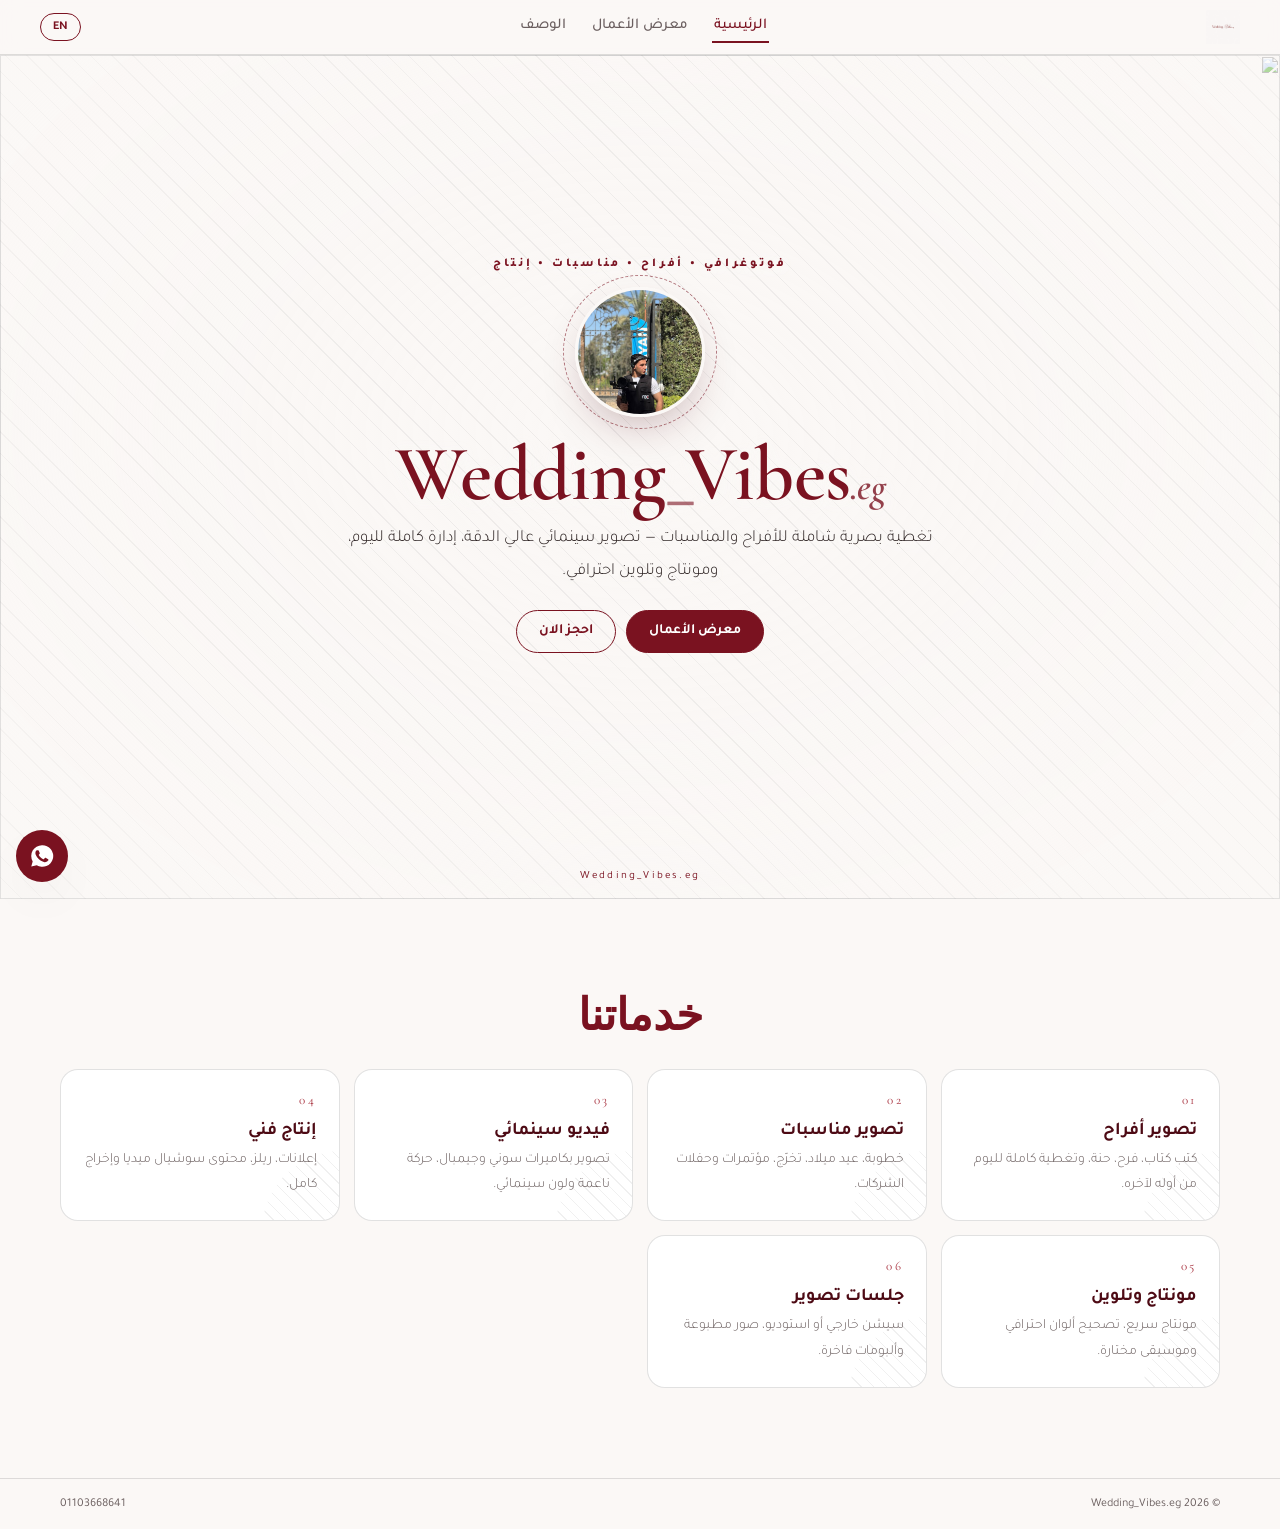
==== commit 6790316c: "Update index.html" ====
--- a/index.html
+++ b/index.html
@@ -61,13 +61,13 @@
       <p class="kicker" data-i18n="kicker">فوتوغرافي • أفراح • مناسبات • إنتاج</p>
       <div class="portrait-wrap">
         <div class="portrait-ring"></div>
-        <img class="portrait" src="assets/photographer.jpg" alt="المصور" width="130" height="130" decoding="async" />
+        <img class="portrait" src="assets/shot1.jpg" alt="المصور" width="130" height="130" decoding="async" />
       </div>
       <h1 class="title">Wedding<span>_</span>Vibes<em>.eg</em></h1>
       <p class="lede" data-i18n="lede">تغطية بصرية شاملة للأفراح والمناسبات — تصوير سينمائي عالي الدقة، إدارة كاملة لليوم، ومونتاج وتلوين احترافي.</p>
       <div class="cta-row">
         <a class="btn primary" href="#/work" data-nav="/work" data-i18n="cta_work">معرض الأعمال</a>
-        <a class="btn ghost" id="waTop" href="https://wa.me/201002285305" target="_blank" rel="noopener" data-i18n="cta_book">احجز  الان</a>
+        <a class="btn ghost" id="waTop" href="https://wa.me/201103668641" target="_blank" rel="noopener" data-i18n="cta_book">احجز  الان</a>
       </div>
     </div>
     <div class="scroll-hint" data-i18n="scroll">Wedding_Vibes.eg</div>
@@ -104,7 +104,7 @@
 <main id="page-about" class="page">
   <section class="about">
     <div class="about-photo">
-      <img src="assets/shot1.jpg" alt="المصور أثناء العمل" loading="lazy" decoding="async" />
+      <img src="assets/shot2.jpg" alt="المصور أثناء العمل" loading="lazy" decoding="async" />
     </div>
     <div class="about-text">
       <h2 data-i18n="about_title">اسلام احمد</h2>
@@ -185,9 +185,9 @@
       <aside class="contact-card">
         <h3 data-i18n="contact">تواصل معنا</h3>
         <a class="row" href="tel:+201002285305">📞 <b dir="ltr">0100 228 5305</b></a>
-        <a class="row" href="https://wa.me/201002285305" target="_blank" rel="noopener">💬 <b>WhatsApp</b></a>
+        <a class="row" href="https://wa.me/201103668641" target="_blank" rel="noopener">💬 <b>WhatsApp</b></a>
         <div class="socials">
-          <a href="https://instagram.com/wedding_vibes.eg" target="_blank" rel="noopener">Instagram</a>
+          <a href="https://www.instagram.com/wedding_vibes.eg?igsi=MXU3a2QyYmhzNmM4ZQ==" target="_blank" rel="noopener">Instagram</a>
           <a href="https://tiktok.com/@wedding_vibes.eg" target="_blank" rel="noopener">TikTok</a>
           <a href="https://facebook.com/wedding_vibes.eg" target="_blank" rel="noopener">Facebook</a>
         </div>
@@ -202,13 +202,14 @@
 
 <footer class="foot">
   <span>© <span id="yr"></span> Wedding_Vibes.eg</span>
-  <a href="https://wa.me/201002285305" target="_blank" rel="noopener" dir="ltr">01002285305</a>
+  <a href="https://wa.me/201103668641" target="_blank" rel="noopener" dir="ltr">01103668641</a>
 </footer>
 
-<a class="wa-float" href="https://wa.me/201002285305" target="_blank" rel="noopener" aria-label="WhatsApp">
+<a class="wa-float" href="https://wa.me/201103668641" target="_blank" rel="noopener" aria-label="WhatsApp">
   <svg viewBox="0 0 24 24" width="26" height="26" fill="currentColor"><path d="M12 2a10 10 0 0 0-8.6 15l-1.3 4.8 5-1.3A10 10 0 1 0 12 2Zm5.5 14.2c-.2.7-1.3 1.3-1.9 1.4-.5.1-1.1.1-1.8-.1-.4-.1-1-.3-1.7-.6-3-1.3-4.9-4.3-5-4.5-.2-.2-1.2-1.6-1.2-3s.7-2.1 1-2.4c.2-.3.6-.4.8-.4h.6c.2 0 .4 0 .7.5l.9 2.1c.1.2.1.4 0 .6l-.4.6-.3.3c-.1.2-.3.3-.1.6.2.3.8 1.3 1.7 2.1 1.2 1 2.1 1.4 2.4 1.5.3.1.4.1.6-.1l.9-1c.2-.2.4-.2.6-.1l2 1c.3.1.5.2.5.3.1.2.1.7-.1 1.4Z"/></svg>
 </a>
 
 <script src="script.js" defer></script>
 </body>
 </html>
+
